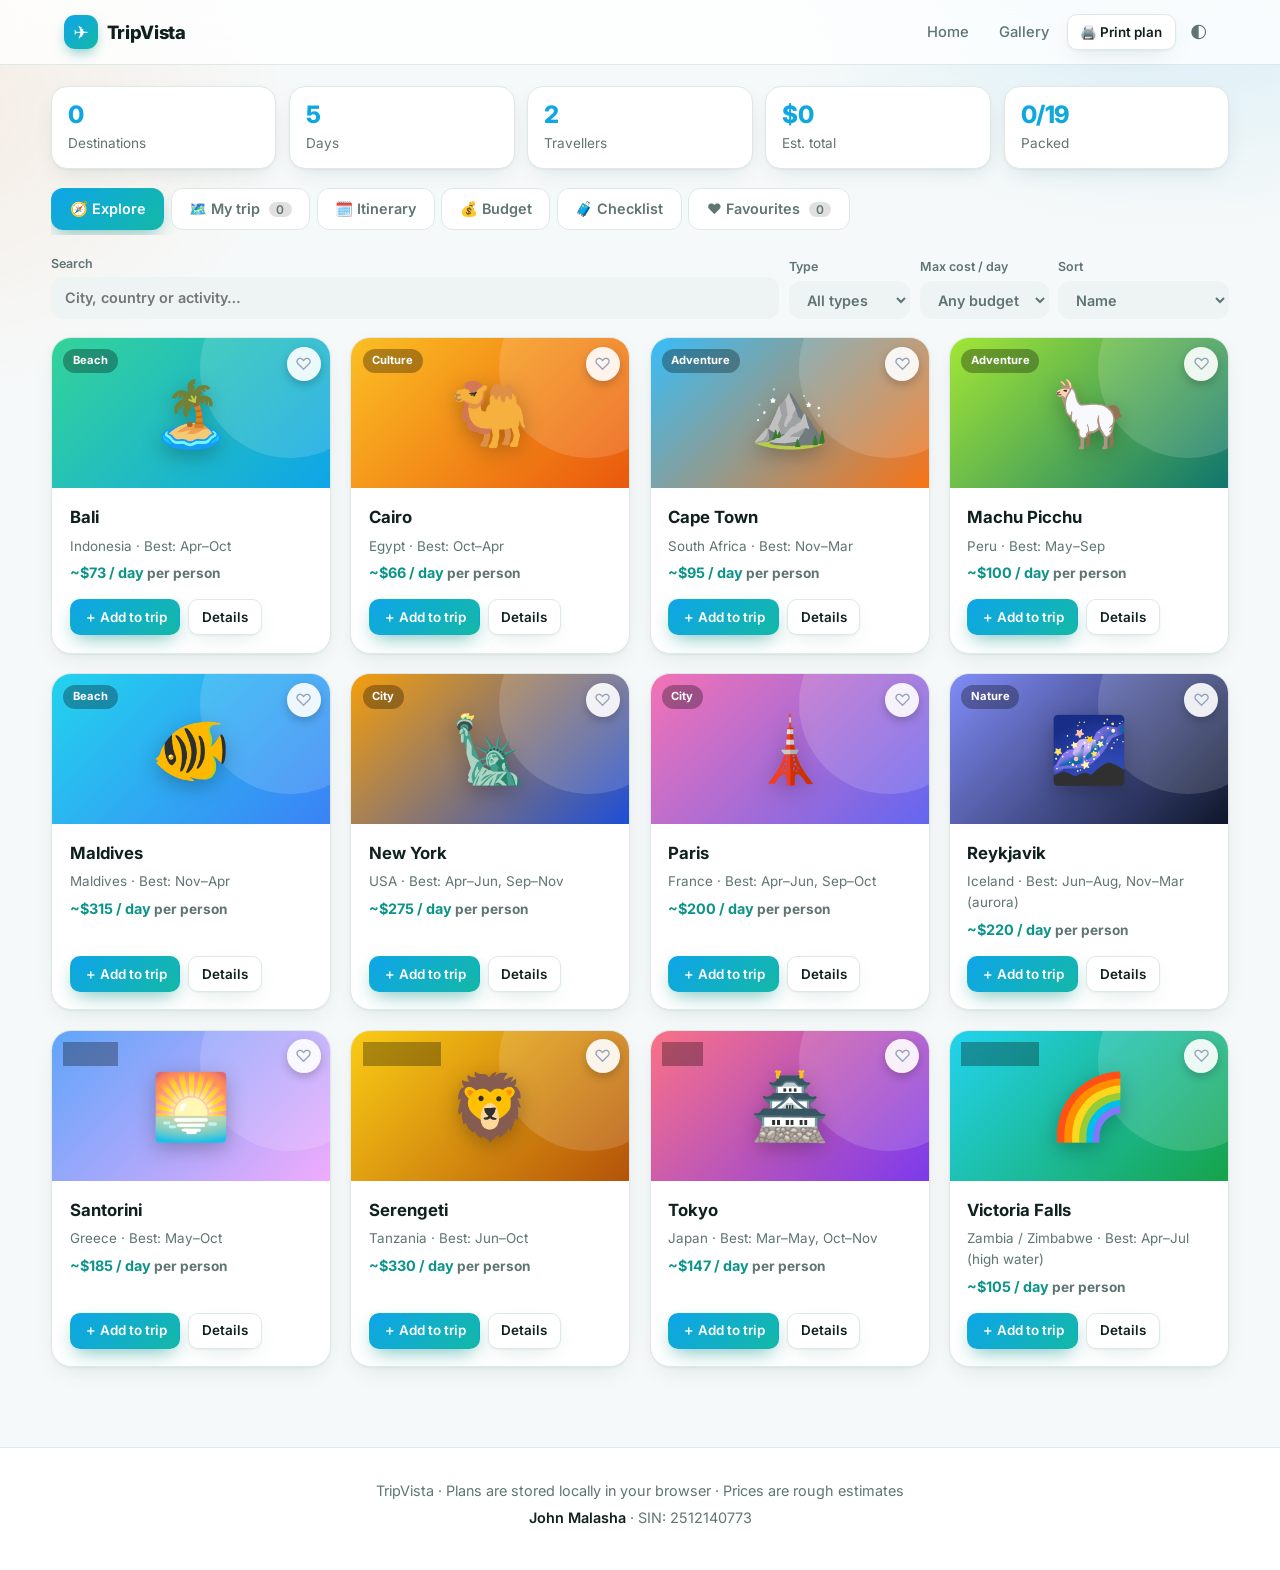
==== planner.html @ 6b452283 "Add files via upload" ====
<!DOCTYPE html>
<html lang="en">
<head>
<meta charset="UTF-8">
<meta name="viewport" content="width=device-width, initial-scale=1">
<title>Trip Planner · TripVista</title>
<link rel="stylesheet" href="css/style.css">
<script>try{document.documentElement.dataset.theme=localStorage.getItem('tv-theme')||(matchMedia('(prefers-color-scheme: dark)').matches?'dark':'light')}catch(e){}</script>
</head>
<body>
<header class="nav">
  <a class="logo" href="index.html"><span aria-hidden="true">✈</span> TripVista</a>
  <button class="icon-btn burger" id="burger" aria-label="Menu" aria-expanded="false" aria-controls="navLinks">☰</button>
  <nav class="nav-links" id="navLinks" aria-label="Main">
    <a href="index.html">Home</a>
    <a href="index.html#gallery">Gallery</a>
    <button class="btn sm" id="printBtn">🖨️ Print plan</button>
    <button class="icon-btn" id="themeBtn" aria-label="Toggle light or dark theme">🌓</button>
  </nav>
</header>

<main class="pwrap">
  <div class="summary" id="summary" aria-live="polite"></div>
  <div class="tabs no-print" id="tabs" role="tablist">
    <button class="tab active" role="tab" data-tab="explore">🧭 Explore</button>
    <button class="tab" role="tab" data-tab="trip">🗺️ My trip <span class="count" id="cTrip">0</span></button>
    <button class="tab" role="tab" data-tab="itinerary">🗓️ Itinerary</button>
    <button class="tab" role="tab" data-tab="budget">💰 Budget</button>
    <button class="tab" role="tab" data-tab="checklist">🧳 Checklist</button>
    <button class="tab" role="tab" data-tab="favs">❤️ Favourites <span class="count" id="cFav">0</span></button>
  </div>

  <!-- Explore -->
  <section class="panel" id="p-explore" role="tabpanel">
    <div class="filters">
      <label class="f grow">Search<input type="search" id="q" placeholder="City, country or activity…"></label>
      <label class="f">Type<select id="fCat"><option value="">All types</option></select></label>
      <label class="f">Max cost / day<select id="fBudget"><option value="0">Any budget</option><option value="100">Up to $100</option><option value="150">Up to $150</option><option value="250">Up to $250</option></select></label>
      <label class="f">Sort<select id="fSort"><option value="name">Name</option><option value="low">Price: low to high</option><option value="high">Price: high to low</option></select></label>
    </div>
    <div class="dgrid" id="exploreGrid"></div>
  </section>

  <!-- Trip setup -->
  <section class="panel" id="p-trip" role="tabpanel" hidden>
    <div class="split">
      <div class="card">
        <h2>🧭 Trip details</h2>
        <label class="f">Trip name<input type="text" id="tName" maxlength="50" placeholder="e.g. Summer holiday"></label>
        <div class="row">
          <label class="f">Start date<input type="date" id="tStart"></label>
          <label class="f">Days<input type="number" id="tDays" min="1" max="30"></label>
        </div>
        <div class="row">
          <label class="f">Travellers<input type="number" id="tTrav" min="1" max="20"></label>
          <label class="f">Flights / person ($)<input type="number" id="tFlight" min="0" step="10"></label>
        </div>
        <label class="f">Total budget limit ($, optional)<input type="number" id="tBudget" min="0" step="100"></label>
        <button class="btn danger sm" id="resetTrip">Reset trip</button>
      </div>
      <div class="card">
        <h2>📍 Destinations in this trip <span class="muted" id="allocNote"></span></h2>
        <div class="list" id="tripList"></div>
        <p class="hint">Set how many days you spend in each place. The budget and itinerary use this split.</p>
      </div>
    </div>
  </section>

  <!-- Itinerary -->
  <section class="panel" id="p-itinerary" role="tabpanel" hidden>
    <div class="card">
      <h2>🗓️ Daily itinerary <span class="muted" id="dayTotal"></span></h2>
      <div class="daytabs" id="dayTabs"></div>
      <div class="muted" id="dayHead"></div>
      <form class="row no-print" id="actForm" style="align-items:end">
        <label class="f" style="flex:3 1 200px">Activity<input type="text" id="aTitle" maxlength="80" placeholder="What are you doing?" required></label>
        <label class="f">Time<input type="time" id="aTime" value="09:00"></label>
        <label class="f">Cost / person ($)<input type="number" id="aCost" min="0" step="1" value="0"></label>
        <button class="btn primary" style="flex:0 0 auto">Add</button>
      </form>
      <div class="no-print"><div class="hint" style="margin-bottom:.4rem">Quick add from your destinations:</div><div class="chips" id="suggest"></div></div>
      <ul class="acts" id="actList"></ul>
    </div>
  </section>

  <!-- Budget -->
  <section class="panel" id="p-budget" role="tabpanel" hidden>
    <div class="split">
      <div class="card">
        <h2>💰 Estimated total</h2>
        <div class="big" id="bTotal">$0</div>
        <div class="muted" id="bPer"></div>
        <div id="bStatus"></div>
        <p class="hint">Estimates use average daily prices per person. Activities come from your itinerary. A 10% buffer covers surprises.</p>
      </div>
      <div class="card"><h2>Breakdown</h2><div class="bars" id="bBars"></div></div>
    </div>
  </section>

  <!-- Checklist -->
  <section class="panel" id="p-checklist" role="tabpanel" hidden>
    <div class="card">
      <h2>🧳 Travel checklist <span class="muted" id="clCount"></span></h2>
      <div class="progress"><div id="clBar"></div></div>
      <form class="row no-print" id="clForm"><input type="text" id="clText" maxlength="60" placeholder="Add your own item…" aria-label="Custom checklist item" style="flex:3 1 200px"><button class="btn primary" style="flex:0 0 auto">Add item</button></form>
      <div id="clList"></div>
    </div>
  </section>

  <!-- Favourites -->
  <section class="panel" id="p-favs" role="tabpanel" hidden>
    <div class="dgrid" id="favGrid"></div>
  </section>
</main>
<footer class="site">
  <p>TripVista · Plans are stored locally in your browser · Prices are rough estimates</p>
  <p><strong>John Malasha</strong> · SIN: 2512140773</p>
</footer>
<script src="js/data.js"></script>
<script src="js/shared.js"></script>
<script src="js/app.js"></script>
</body>
</html>
---- css/style.css ----
@import url('https://fonts.googleapis.com/css2?family=Inter:wght@400;500;600;700;800&family=Playfair+Display:wght@700;800&display=swap');

:root {
  --bg: #f6f9f9; --surface: #ffffff; --surface2: #eef4f4; --text: #10201f; --muted: #5f7573;
  --border: #dde8e7; --accent: #0d9488; --accent2: #f97316; --accent-soft: #dcf5f2;
  --ok: #10b981; --warn: #f59e0b; --bad: #ef4444;
  --grad: linear-gradient(135deg, #0ea5e9 0%, #14b8a6 100%);
  --sunset: linear-gradient(135deg, #f97316 0%, #ec4899 100%);
  --shadow: 0 1px 2px rgba(10, 40, 40, .05), 0 8px 24px -8px rgba(10, 70, 70, .14);
  --shadow-lg: 0 24px 50px -16px rgba(13, 148, 136, .4);
  --glass: rgba(255, 255, 255, .78);
  --radius: 20px;
}
[data-theme="dark"] {
  --bg: #0a1414; --surface: #121f1f; --surface2: #1a2b2b; --text: #e9f5f3; --muted: #92aeab;
  --border: #223837; --accent: #2dd4bf; --accent2: #fb923c; --accent-soft: #123b39;
  --ok: #34d399; --warn: #fbbf24; --bad: #f87171;
  --shadow: 0 1px 2px rgba(0, 0, 0, .4), 0 10px 30px -10px rgba(0, 0, 0, .6);
  --shadow-lg: 0 24px 60px -16px rgba(45, 212, 191, .3);
  --glass: rgba(18, 31, 31, .78);
}
* { box-sizing: border-box; margin: 0; }
html { scroll-behavior: smooth; }
body { font-family: 'Inter', system-ui, -apple-system, 'Segoe UI', sans-serif; background: var(--bg); color: var(--text); line-height: 1.55; min-height: 100vh; -webkit-font-smoothing: antialiased; transition: background .3s, color .3s; }
body::before { content: ''; position: fixed; inset: 0; z-index: -1; pointer-events: none; background: radial-gradient(600px 400px at 92% -5%, rgba(14, 165, 233, .14), transparent 70%), radial-gradient(500px 400px at -5% 12%, rgba(249, 115, 22, .09), transparent 70%); }
a { color: inherit; text-decoration: none; }
button, input, select, textarea { font: inherit; color: inherit; }
::selection { background: var(--accent); color: #fff; }
:focus-visible { outline: 3px solid color-mix(in srgb, var(--accent) 55%, transparent); outline-offset: 2px; }
::-webkit-scrollbar { width: 8px; height: 8px; } ::-webkit-scrollbar-thumb { background: var(--border); border-radius: 8px; }
.serif { font-family: 'Playfair Display', Georgia, serif; }

/* Buttons & inputs */
.btn { display: inline-flex; align-items: center; justify-content: center; gap: .45rem; padding: .6rem 1.2rem; border-radius: 12px; border: 1px solid var(--border); background: var(--surface); cursor: pointer; font-weight: 600; font-size: .92rem; box-shadow: var(--shadow); transition: transform .15s, box-shadow .2s, background .2s; }
.btn:hover { transform: translateY(-1px); background: var(--surface2); }
.btn.primary { background: var(--grad); border-color: transparent; color: #fff; box-shadow: 0 8px 20px -6px rgba(13, 148, 136, .6); }
.btn.primary:hover { filter: brightness(1.07); }
.btn.sunset { background: var(--sunset); border-color: transparent; color: #fff; box-shadow: 0 8px 20px -6px rgba(249, 115, 22, .55); }
.btn.sm { padding: .4rem .8rem; font-size: .84rem; border-radius: 10px; }
.btn.block { width: 100%; }
.btn.danger:hover { background: var(--bad); color: #fff; border-color: var(--bad); }
.icon-btn { background: none; border: none; cursor: pointer; padding: .4rem .55rem; border-radius: 10px; color: var(--muted); font-size: 1.05rem; transition: background .15s, color .15s; }
.icon-btn:hover { background: var(--surface2); color: var(--text); }
input[type=text], input[type=number], input[type=date], input[type=time], input[type=search], select, textarea { background: var(--surface2); border: 1px solid transparent; border-radius: 12px; padding: .55rem .8rem; min-width: 0; font-size: .9rem; width: 100%; transition: border-color .15s, box-shadow .15s, background .15s; }
input:hover, select:hover, textarea:hover { border-color: var(--border); }
input:focus, select:focus, textarea:focus { outline: none; border-color: var(--accent); background: var(--surface); box-shadow: 0 0 0 4px color-mix(in srgb, var(--accent) 18%, transparent); }
label.f { display: flex; flex-direction: column; gap: .25rem; font-size: .78rem; font-weight: 600; color: var(--muted); }
.muted { color: var(--muted); font-size: .85rem; }
.hint { font-size: .78rem; color: var(--muted); }
.row { display: flex; gap: .6rem; flex-wrap: wrap; } .row > * { flex: 1 1 120px; }

/* Nav */
.nav { display: flex; align-items: center; gap: 1rem; padding: .8rem 5%; position: sticky; top: 0; z-index: 30; background: var(--glass); backdrop-filter: blur(14px); border-bottom: 1px solid var(--border); }
.logo { font-weight: 800; font-size: 1.15rem; display: flex; gap: .55rem; align-items: center; letter-spacing: -.02em; }
.logo span { background: var(--grad); color: #fff; width: 34px; height: 34px; border-radius: 11px; display: grid; place-items: center; box-shadow: 0 6px 14px -4px rgba(13, 148, 136, .6); }
.nav-links { display: flex; gap: .3rem; margin-left: auto; align-items: center; }
.nav-links a:not(.btn) { padding: .45rem .8rem; border-radius: 10px; font-weight: 500; font-size: .92rem; color: var(--muted); transition: all .15s; }
.nav-links a:not(.btn):hover { background: var(--surface2); color: var(--text); }
.burger { display: none; margin-left: auto; }
@media (max-width: 800px) {
  .burger { display: block; }
  .nav-links { position: absolute; top: 100%; left: 0; right: 0; flex-direction: column; align-items: stretch; background: var(--surface); padding: .8rem 5% 1rem; border-bottom: 1px solid var(--border); margin: 0; display: none; box-shadow: var(--shadow); }
  .nav-links.open { display: flex; }
  .nav-links .icon-btn { align-self: flex-start; }
}

/* Landing */
.hero { position: relative; text-align: center; padding: 6rem 5% 5rem; color: #fff; overflow: hidden; background: linear-gradient(160deg, #0c4a6e 0%, #0d9488 55%, #f97316 130%); }
.hero::before, .hero::after { content: ''; position: absolute; border-radius: 50%; background: rgba(255, 255, 255, .08); }
.hero::before { width: 420px; height: 420px; right: -120px; top: -140px; } .hero::after { width: 300px; height: 300px; left: -100px; bottom: -120px; }
.hero > * { position: relative; z-index: 1; }
.badge { display: inline-flex; gap: .4rem; padding: .35rem .95rem; border-radius: 99px; background: rgba(255, 255, 255, .16); border: 1px solid rgba(255, 255, 255, .3); font-size: .82rem; font-weight: 600; margin-bottom: 1.4rem; backdrop-filter: blur(6px); }
.hero h1 { font-family: 'Playfair Display', Georgia, serif; font-size: clamp(2.5rem, 7vw, 4.8rem); line-height: 1.05; font-weight: 800; max-width: 900px; margin: 0 auto 1.2rem; }
.hero h1 em { font-style: italic; color: #fed7aa; }
.hero p { max-width: 640px; margin: 0 auto 2rem; font-size: 1.15rem; opacity: .92; }
.hero .btn { margin: .3rem; padding: .85rem 1.7rem; font-size: 1rem; border-radius: 14px; }
.hero .btn.ghost { background: rgba(255, 255, 255, .15); color: #fff; border-color: rgba(255, 255, 255, .4); box-shadow: none; }
.hero-stats { display: flex; justify-content: center; flex-wrap: wrap; gap: 2.5rem; margin-top: 3rem; }
.hero-stats b { display: block; font-size: 1.9rem; font-weight: 800; } .hero-stats span { font-size: .85rem; opacity: .85; }
.section { max-width: 1250px; margin: auto; padding: 4rem 5% 1rem; }
.section-head { text-align: center; margin-bottom: 2rem; }
.section-head h2 { font-family: 'Playfair Display', Georgia, serif; font-size: clamp(1.8rem, 4vw, 2.6rem); letter-spacing: -.01em; }
.section-head p { color: var(--muted); margin-top: .4rem; }
.steps { display: grid; grid-template-columns: repeat(auto-fit, minmax(240px, 1fr)); gap: 1.2rem; }
.step, .feature { background: var(--surface); border: 1px solid var(--border); border-radius: var(--radius); padding: 1.6rem; box-shadow: var(--shadow); transition: transform .25s, box-shadow .25s; }
.step:hover, .feature:hover { transform: translateY(-5px); box-shadow: var(--shadow-lg); }
.step .n { width: 40px; height: 40px; border-radius: 12px; background: var(--grad); color: #fff; font-weight: 800; display: grid; place-items: center; margin-bottom: .9rem; }
.feature .ico { width: 48px; height: 48px; border-radius: 14px; background: var(--accent-soft); display: grid; place-items: center; font-size: 1.5rem; margin-bottom: 1rem; }
.step h3, .feature h3 { margin-bottom: .3rem; font-size: 1.05rem; } .step p, .feature p { color: var(--muted); font-size: .93rem; }
.features { display: grid; grid-template-columns: repeat(auto-fit, minmax(240px, 1fr)); gap: 1.2rem; }
.cta { max-width: 1050px; width: calc(100% - 10%); margin: 3rem auto; background: var(--sunset); color: #fff; border-radius: 28px; padding: 3.5rem 2rem; text-align: center; box-shadow: 0 24px 50px -16px rgba(249, 115, 22, .5); }
.cta h2 { font-family: 'Playfair Display', serif; font-size: clamp(1.7rem, 4vw, 2.4rem); margin-bottom: .6rem; } .cta p { opacity: .92; margin-bottom: 1.6rem; }
.cta .btn { background: #fff; color: #c2410c; border: none; padding: .85rem 1.8rem; }
footer.site { text-align: center; color: var(--muted); padding: 2rem 5% 2.5rem; font-size: .9rem; border-top: 1px solid var(--border); background: var(--surface); margin-top: 2rem; }
footer.site p + p { margin-top: .3rem; } footer.site strong { color: var(--text); font-weight: 600; }

/* Reveal animation */
.reveal { opacity: 0; transform: translateY(22px); transition: opacity .6s, transform .6s; }
.reveal.in { opacity: 1; transform: none; }

/* Destination cards / gallery */
.dgrid { display: grid; grid-template-columns: repeat(auto-fill, minmax(255px, 1fr)); gap: 1.2rem; }
.dcard { background: var(--surface); border: 1px solid var(--border); border-radius: var(--radius); overflow: hidden; box-shadow: var(--shadow); cursor: pointer; transition: transform .25s, box-shadow .25s; display: flex; flex-direction: column; text-align: left; padding: 0; }
.dcard:hover { transform: translateY(-6px); box-shadow: var(--shadow-lg); }
.dimg { height: 150px; position: relative; display: grid; place-items: center; font-size: 4rem; background: linear-gradient(135deg, var(--c1), var(--c2)); overflow: hidden; }
.dimg::after { content: ''; position: absolute; width: 180px; height: 180px; border-radius: 50%; background: rgba(255, 255, 255, .14); right: -50px; top: -60px; }
.dimg .emo { position: relative; z-index: 1; filter: drop-shadow(0 6px 10px rgba(0, 0, 0, .25)); transition: transform .3s; }
.dcard:hover .emo { transform: scale(1.15) rotate(-4deg); }
.dimg .cat { position: absolute; left: .7rem; top: .7rem; z-index: 2; font-size: .7rem; font-weight: 700; padding: .2rem .6rem; border-radius: 99px; background: rgba(0, 0, 0, .3); color: #fff; backdrop-filter: blur(4px); }
.fav { position: absolute; right: .6rem; top: .55rem; z-index: 2; width: 34px; height: 34px; border-radius: 50%; border: none; background: rgba(255, 255, 255, .9); cursor: pointer; font-size: 1.05rem; display: grid; place-items: center; box-shadow: 0 4px 10px rgba(0, 0, 0, .2); transition: transform .15s; color: #94a3b8; }
.fav:hover { transform: scale(1.15); } .fav.on { color: #ef4444; }
.dbody { padding: 1rem 1.1rem 1.1rem; display: flex; flex-direction: column; gap: .35rem; flex: 1; }
.dbody h3 { font-size: 1.05rem; display: flex; justify-content: space-between; gap: .5rem; }
.dbody .sub { color: var(--muted); font-size: .84rem; }
.dbody .price { font-weight: 700; color: var(--accent); font-size: .9rem; }
.dbody .actions { margin-top: auto; padding-top: .6rem; display: flex; gap: .5rem; }
.gallery { display: grid; grid-template-columns: repeat(auto-fill, minmax(200px, 1fr)); gap: .9rem; }
.gtile { border: none; padding: 0; border-radius: 18px; overflow: hidden; height: 170px; position: relative; cursor: pointer; display: grid; place-items: center; font-size: 3.4rem; background: linear-gradient(135deg, var(--c1), var(--c2)); transition: transform .25s, box-shadow .25s; }
.gtile:nth-child(3n+1) { height: 210px; }
.gtile:hover { transform: scale(1.03); box-shadow: var(--shadow-lg); z-index: 1; }
.gtile span.name { position: absolute; left: 0; right: 0; bottom: 0; padding: .7rem .9rem; font-size: .9rem; font-weight: 700; color: #fff; text-align: left; background: linear-gradient(transparent, rgba(0, 0, 0, .55)); }

/* Dialog */
dialog { border: none; border-radius: 24px; padding: 0; width: min(560px, 94vw); max-height: 90vh; background: var(--surface); color: var(--text); box-shadow: 0 30px 80px rgba(0, 0, 0, .4); overflow: hidden; }
dialog::backdrop { background: rgba(5, 20, 20, .6); backdrop-filter: blur(3px); }
dialog[open] { animation: pop .25s; }
@keyframes pop { from { opacity: 0; transform: scale(.95) translateY(10px); } }
.dlg-img { height: 170px; display: grid; place-items: center; font-size: 5rem; position: relative; background: linear-gradient(135deg, var(--c1), var(--c2)); }
.dlg-close { position: absolute; right: .8rem; top: .8rem; background: rgba(0, 0, 0, .35); color: #fff; }
.dlg-body { padding: 1.3rem 1.5rem 1.5rem; overflow: auto; max-height: calc(90vh - 170px); display: flex; flex-direction: column; gap: .8rem; }
.dlg-body h2 { font-family: 'Playfair Display', serif; font-size: 1.6rem; }
.chips { display: flex; flex-wrap: wrap; gap: .4rem; }
.chip { display: inline-flex; align-items: center; gap: .3rem; padding: .25rem .7rem; border-radius: 99px; background: var(--accent-soft); color: var(--accent); font-size: .78rem; font-weight: 600; border: 1px solid transparent; }
button.chip { cursor: pointer; } button.chip:hover { border-color: var(--accent); }
button.chip.active { background: var(--grad); color: #fff; }
.dlg-list { list-style: none; padding: 0; display: flex; flex-direction: column; gap: .3rem; }
.dlg-list li { display: flex; justify-content: space-between; background: var(--surface2); padding: .5rem .8rem; border-radius: 10px; font-size: .9rem; }

/* Planner */
.topbar { top: 0; }
.pwrap { max-width: 1300px; margin: auto; padding: 1.3rem 4% 3rem; }
.summary { display: grid; grid-template-columns: repeat(auto-fit, minmax(140px, 1fr)); gap: .8rem; margin-bottom: 1.2rem; }
.sum { background: var(--surface); border: 1px solid var(--border); border-radius: 16px; padding: .85rem 1rem; box-shadow: var(--shadow); }
.sum b { display: block; font-size: 1.5rem; font-weight: 800; letter-spacing: -.02em; line-height: 1.2; background: var(--grad); -webkit-background-clip: text; background-clip: text; color: transparent; }
.sum.over b { background: none; color: var(--bad); }
.tabs { display: flex; gap: .4rem; overflow-x: auto; padding-bottom: .3rem; margin-bottom: 1.2rem; }
.tab { flex: none; border: 1px solid var(--border); background: var(--surface); padding: .55rem 1.1rem; border-radius: 12px; font-weight: 600; font-size: .9rem; cursor: pointer; color: var(--muted); transition: all .15s; }
.tab:hover { color: var(--text); border-color: var(--accent); }
.tab.active { background: var(--grad); color: #fff; border-color: transparent; box-shadow: 0 8px 18px -6px rgba(13, 148, 136, .55); }
.tab .count { background: rgba(0, 0, 0, .12); border-radius: 99px; padding: 0 .45rem; margin-left: .3rem; font-size: .75rem; }
.panel[hidden] { display: none; }
.panel { animation: rise .35s both; }
@keyframes rise { from { opacity: 0; transform: translateY(10px); } }
.card { background: var(--surface); border: 1px solid var(--border); border-radius: var(--radius); box-shadow: var(--shadow); padding: 1.3rem; display: flex; flex-direction: column; gap: .9rem; }
.card h2 { font-size: 1rem; display: flex; justify-content: space-between; align-items: center; gap: .5rem; }
.split { display: grid; grid-template-columns: 320px 1fr; gap: 1.2rem; align-items: start; }
@media (max-width: 900px) { .split { grid-template-columns: 1fr; } }
.filters { display: flex; flex-wrap: wrap; gap: .6rem; margin-bottom: 1.1rem; align-items: end; }
.filters .grow { flex: 1 1 220px; }
.empty { text-align: center; color: var(--muted); padding: 2rem 1rem; font-size: .92rem; }
.dcard.added { border-color: var(--accent); box-shadow: 0 0 0 2px var(--accent-soft), var(--shadow); }
.badge-in { font-size: .7rem; background: var(--accent-soft); color: var(--accent); padding: .1rem .5rem; border-radius: 99px; font-weight: 700; }

.daytabs { display: flex; gap: .4rem; overflow-x: auto; padding-bottom: .3rem; }
.daytab { flex: none; min-width: 72px; padding: .5rem .8rem; border-radius: 12px; border: 1px solid var(--border); background: var(--surface2); cursor: pointer; text-align: center; font-size: .82rem; font-weight: 600; }
.daytab small { display: block; font-weight: 500; color: var(--muted); font-size: .7rem; }
.daytab.active { background: var(--accent-soft); border-color: var(--accent); color: var(--accent); }
.daytab.active small { color: var(--accent); }
.acts { list-style: none; padding: 0; display: flex; flex-direction: column; gap: .5rem; }
.act { display: flex; align-items: center; gap: .8rem; padding: .7rem .9rem; background: var(--surface2); border-radius: 14px; border-left: 4px solid var(--accent); }
.act .time { font-weight: 700; font-size: .85rem; min-width: 52px; color: var(--accent); }
.act .body { flex: 1; min-width: 0; overflow-wrap: anywhere; font-weight: 500; }
.act .cost { font-weight: 700; font-size: .88rem; }
.dest-row { display: flex; align-items: center; gap: .7rem; padding: .6rem .7rem; background: var(--surface2); border-radius: 14px; }
.dest-row .mini { width: 42px; height: 42px; flex: none; border-radius: 12px; display: grid; place-items: center; font-size: 1.4rem; background: linear-gradient(135deg, var(--c1), var(--c2)); }
.dest-row .body { flex: 1; min-width: 0; font-weight: 600; font-size: .92rem; }
.dest-row input { width: 64px; text-align: center; padding: .35rem; }
.list { display: flex; flex-direction: column; gap: .5rem; }

.bars { display: flex; flex-direction: column; gap: .8rem; }
.bar .top { display: flex; justify-content: space-between; font-size: .86rem; font-weight: 600; margin-bottom: .25rem; }
.bar .track { height: 12px; background: var(--surface2); border-radius: 99px; overflow: hidden; }
.bar .fill { height: 100%; border-radius: 99px; background: var(--c, var(--accent)); transition: width .5s cubic-bezier(.4, 0, .2, 1); }
.big { font-size: 2.4rem; font-weight: 800; letter-spacing: -.03em; background: var(--grad); -webkit-background-clip: text; background-clip: text; color: transparent; line-height: 1.1; }
.status { padding: .6rem .9rem; border-radius: 12px; font-size: .88rem; font-weight: 600; }
.status.ok { background: color-mix(in srgb, var(--ok) 15%, transparent); color: var(--ok); } .status.bad { background: color-mix(in srgb, var(--bad) 15%, transparent); color: var(--bad); } .status.warn { background: color-mix(in srgb, var(--warn) 18%, transparent); color: var(--warn); }
.progress { height: 10px; background: var(--surface2); border-radius: 99px; overflow: hidden; } .progress > div { height: 100%; background: var(--grad); transition: width .4s; }
.cl-group h3 { font-size: .8rem; text-transform: uppercase; letter-spacing: .06em; color: var(--muted); margin: .4rem 0 .4rem; }
.cl-item { display: flex; align-items: center; gap: .7rem; padding: .55rem .8rem; background: var(--surface2); border-radius: 12px; margin-bottom: .35rem; font-size: .92rem; }
.cl-item input[type=checkbox] { appearance: none; width: 20px; height: 20px; border: 2px solid var(--muted); border-radius: 7px; flex: none; cursor: pointer; display: grid; place-items: center; background: var(--surface); }
.cl-item input:checked { background: var(--grad); border-color: transparent; } .cl-item input:checked::after { content: '✓'; color: #fff; font-size: .75rem; font-weight: 800; }
.cl-item.done span { text-decoration: line-through; color: var(--muted); } .cl-item span { flex: 1; }
.cl-item .why { font-size: .7rem; color: var(--accent); background: var(--accent-soft); padding: .05rem .5rem; border-radius: 99px; font-weight: 600; }

.toast { position: fixed; bottom: 1.4rem; left: 50%; transform: translateX(-50%); background: var(--text); color: var(--bg); padding: .75rem 1.4rem; border-radius: 14px; z-index: 60; font-weight: 600; box-shadow: var(--shadow-lg); animation: rise .3s; }
@media (prefers-reduced-motion: reduce) { * { transition: none !important; animation: none !important; scroll-behavior: auto !important; } .reveal { opacity: 1; transform: none; } }

@media print {
  body { background: #fff !important; color: #000; } body::before, .nav, .tabs, .summary, .no-print, footer.site { display: none !important; }
  .panel[hidden] { display: none !important; } .card { box-shadow: none; border: 1px solid #999; break-inside: avoid; }
  .print-only { display: block !important; }
}
.print-only { display: none; }
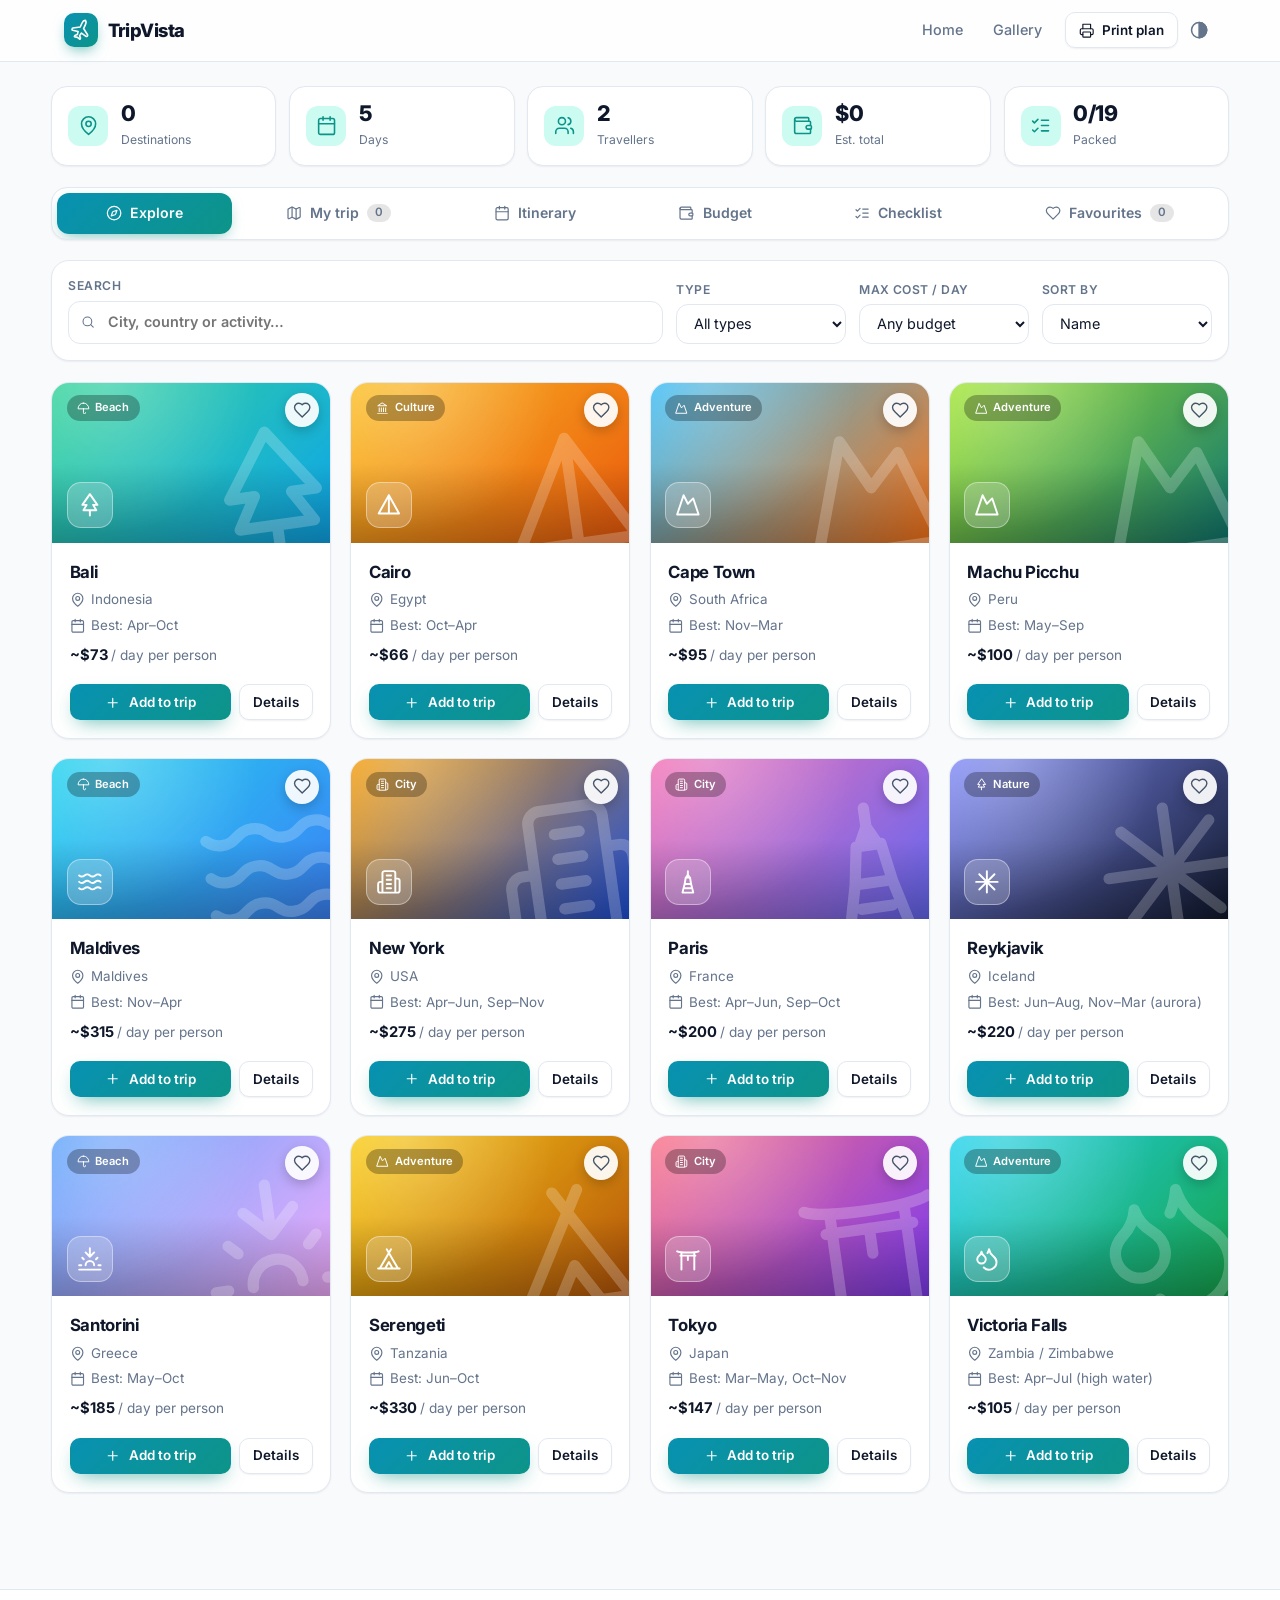
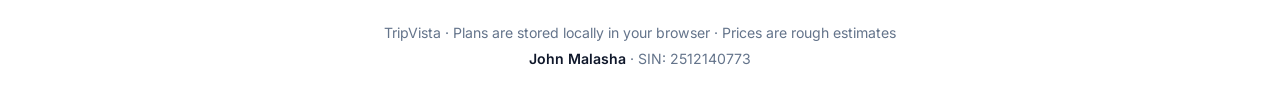
==== commit e61dd220: "Add files via upload" ====
--- a/planner.html
+++ b/planner.html
@@ -9,34 +9,34 @@
 </head>
 <body>
 <header class="nav">
-  <a class="logo" href="index.html"><span aria-hidden="true">✈</span> TripVista</a>
-  <button class="icon-btn burger" id="burger" aria-label="Menu" aria-expanded="false" aria-controls="navLinks">☰</button>
+  <a class="logo" href="index.html"><span><svg class="i"><use href="#i-plane"/></svg></span> TripVista</a>
+  <button class="icon-btn burger" id="burger" aria-label="Menu" aria-expanded="false" aria-controls="navLinks"><svg class="i"><use href="#i-menu"/></svg></button>
   <nav class="nav-links" id="navLinks" aria-label="Main">
     <a href="index.html">Home</a>
     <a href="index.html#gallery">Gallery</a>
-    <button class="btn sm" id="printBtn">🖨️ Print plan</button>
-    <button class="icon-btn" id="themeBtn" aria-label="Toggle light or dark theme">🌓</button>
+    <button class="btn sm" id="printBtn"><svg class="i"><use href="#i-printer"/></svg> Print plan</button>
+    <button class="icon-btn" id="themeBtn" aria-label="Toggle light or dark theme"><svg class="i"><use href="#i-contrast"/></svg></button>
   </nav>
 </header>
 
 <main class="pwrap">
   <div class="summary" id="summary" aria-live="polite"></div>
   <div class="tabs no-print" id="tabs" role="tablist">
-    <button class="tab active" role="tab" data-tab="explore">🧭 Explore</button>
-    <button class="tab" role="tab" data-tab="trip">🗺️ My trip <span class="count" id="cTrip">0</span></button>
-    <button class="tab" role="tab" data-tab="itinerary">🗓️ Itinerary</button>
-    <button class="tab" role="tab" data-tab="budget">💰 Budget</button>
-    <button class="tab" role="tab" data-tab="checklist">🧳 Checklist</button>
-    <button class="tab" role="tab" data-tab="favs">❤️ Favourites <span class="count" id="cFav">0</span></button>
+    <button class="tab active" role="tab" data-tab="explore"><svg class="i"><use href="#i-compass"/></svg> Explore</button>
+    <button class="tab" role="tab" data-tab="trip"><svg class="i"><use href="#i-map"/></svg> My trip <span class="count" id="cTrip">0</span></button>
+    <button class="tab" role="tab" data-tab="itinerary"><svg class="i"><use href="#i-calendar"/></svg> Itinerary</button>
+    <button class="tab" role="tab" data-tab="budget"><svg class="i"><use href="#i-wallet"/></svg> Budget</button>
+    <button class="tab" role="tab" data-tab="checklist"><svg class="i"><use href="#i-list-checks"/></svg> Checklist</button>
+    <button class="tab" role="tab" data-tab="favs"><svg class="i"><use href="#i-heart"/></svg> Favourites <span class="count" id="cFav">0</span></button>
   </div>
 
   <!-- Explore -->
   <section class="panel" id="p-explore" role="tabpanel">
     <div class="filters">
-      <label class="f grow">Search<input type="search" id="q" placeholder="City, country or activity…"></label>
+      <label class="f grow">Search<div class="field-icon"><svg class="i"><use href="#i-search"/></svg><input type="search" id="q" placeholder="City, country or activity…"></div></label>
       <label class="f">Type<select id="fCat"><option value="">All types</option></select></label>
       <label class="f">Max cost / day<select id="fBudget"><option value="0">Any budget</option><option value="100">Up to $100</option><option value="150">Up to $150</option><option value="250">Up to $250</option></select></label>
-      <label class="f">Sort<select id="fSort"><option value="name">Name</option><option value="low">Price: low to high</option><option value="high">Price: high to low</option></select></label>
+      <label class="f">Sort by<select id="fSort"><option value="name">Name</option><option value="low">Price: low to high</option><option value="high">Price: high to low</option></select></label>
     </div>
     <div class="dgrid" id="exploreGrid"></div>
   </section>
@@ -45,7 +45,7 @@
   <section class="panel" id="p-trip" role="tabpanel" hidden>
     <div class="split">
       <div class="card">
-        <h2>🧭 Trip details</h2>
+        <h2><span class="t"><svg class="i"><use href="#i-compass"/></svg> Trip details</span></h2>
         <label class="f">Trip name<input type="text" id="tName" maxlength="50" placeholder="e.g. Summer holiday"></label>
         <div class="row">
           <label class="f">Start date<input type="date" id="tStart"></label>
@@ -56,10 +56,10 @@
           <label class="f">Flights / person ($)<input type="number" id="tFlight" min="0" step="10"></label>
         </div>
         <label class="f">Total budget limit ($, optional)<input type="number" id="tBudget" min="0" step="100"></label>
-        <button class="btn danger sm" id="resetTrip">Reset trip</button>
+        <button class="btn danger sm" id="resetTrip"><svg class="i"><use href="#i-trash"/></svg> Reset trip</button>
       </div>
       <div class="card">
-        <h2>📍 Destinations in this trip <span class="muted" id="allocNote"></span></h2>
+        <h2><span class="t"><svg class="i"><use href="#i-pin"/></svg> Destinations in this trip</span> <span class="muted" id="allocNote"></span></h2>
         <div class="list" id="tripList"></div>
         <p class="hint">Set how many days you spend in each place. The budget and itinerary use this split.</p>
       </div>
@@ -69,16 +69,16 @@
   <!-- Itinerary -->
   <section class="panel" id="p-itinerary" role="tabpanel" hidden>
     <div class="card">
-      <h2>🗓️ Daily itinerary <span class="muted" id="dayTotal"></span></h2>
+      <h2><span class="t"><svg class="i"><use href="#i-calendar"/></svg> Daily itinerary</span> <span class="muted" id="dayTotal"></span></h2>
       <div class="daytabs" id="dayTabs"></div>
-      <div class="muted" id="dayHead"></div>
+      <div class="dayhead" id="dayHead"></div>
       <form class="row no-print" id="actForm" style="align-items:end">
         <label class="f" style="flex:3 1 200px">Activity<input type="text" id="aTitle" maxlength="80" placeholder="What are you doing?" required></label>
         <label class="f">Time<input type="time" id="aTime" value="09:00"></label>
         <label class="f">Cost / person ($)<input type="number" id="aCost" min="0" step="1" value="0"></label>
-        <button class="btn primary" style="flex:0 0 auto">Add</button>
+        <button class="btn primary" style="flex:0 0 auto"><svg class="i"><use href="#i-plus"/></svg> Add</button>
       </form>
-      <div class="no-print"><div class="hint" style="margin-bottom:.4rem">Quick add from your destinations:</div><div class="chips" id="suggest"></div></div>
+      <div class="no-print"><div class="hint" style="margin-bottom:.5rem">Quick add from your destinations:</div><div class="chips" id="suggest"></div></div>
       <ul class="acts" id="actList"></ul>
     </div>
   </section>
@@ -87,22 +87,22 @@
   <section class="panel" id="p-budget" role="tabpanel" hidden>
     <div class="split">
       <div class="card">
-        <h2>💰 Estimated total</h2>
+        <h2><span class="t"><svg class="i"><use href="#i-wallet"/></svg> Estimated total</span></h2>
         <div class="big" id="bTotal">$0</div>
         <div class="muted" id="bPer"></div>
-        <div id="bStatus"></div>
+        <div id="bStatus" style="display:flex;flex-direction:column;gap:.5rem"></div>
         <p class="hint">Estimates use average daily prices per person. Activities come from your itinerary. A 10% buffer covers surprises.</p>
       </div>
-      <div class="card"><h2>Breakdown</h2><div class="bars" id="bBars"></div></div>
+      <div class="card"><h2><span class="t"><svg class="i"><use href="#i-sliders"/></svg> Breakdown</span></h2><div class="bars" id="bBars"></div></div>
     </div>
   </section>
 
   <!-- Checklist -->
   <section class="panel" id="p-checklist" role="tabpanel" hidden>
     <div class="card">
-      <h2>🧳 Travel checklist <span class="muted" id="clCount"></span></h2>
+      <h2><span class="t"><svg class="i"><use href="#i-list-checks"/></svg> Travel checklist</span> <span class="muted" id="clCount"></span></h2>
       <div class="progress"><div id="clBar"></div></div>
-      <form class="row no-print" id="clForm"><input type="text" id="clText" maxlength="60" placeholder="Add your own item…" aria-label="Custom checklist item" style="flex:3 1 200px"><button class="btn primary" style="flex:0 0 auto">Add item</button></form>
+      <form class="row no-print" id="clForm"><input type="text" id="clText" maxlength="60" placeholder="Add your own item…" aria-label="Custom checklist item" style="flex:3 1 200px"><button class="btn primary" style="flex:0 0 auto"><svg class="i"><use href="#i-plus"/></svg> Add item</button></form>
       <div id="clList"></div>
     </div>
   </section>
@@ -116,6 +116,7 @@
   <p>TripVista · Plans are stored locally in your browser · Prices are rough estimates</p>
   <p><strong>John Malasha</strong> · SIN: 2512140773</p>
 </footer>
+<script src="js/icons.js"></script>
 <script src="js/data.js"></script>
 <script src="js/shared.js"></script>
 <script src="js/app.js"></script>
--- a/css/style.css
+++ b/css/style.css
@@ -1,203 +1,235 @@
-@import url('https://fonts.googleapis.com/css2?family=Inter:wght@400;500;600;700;800&family=Playfair+Display:wght@700;800&display=swap');
+@import url('https://fonts.googleapis.com/css2?family=Inter:wght@400;500;600;700;800&display=swap');
 
 :root {
-  --bg: #f6f9f9; --surface: #ffffff; --surface2: #eef4f4; --text: #10201f; --muted: #5f7573;
-  --border: #dde8e7; --accent: #0d9488; --accent2: #f97316; --accent-soft: #dcf5f2;
-  --ok: #10b981; --warn: #f59e0b; --bad: #ef4444;
-  --grad: linear-gradient(135deg, #0ea5e9 0%, #14b8a6 100%);
-  --sunset: linear-gradient(135deg, #f97316 0%, #ec4899 100%);
-  --shadow: 0 1px 2px rgba(10, 40, 40, .05), 0 8px 24px -8px rgba(10, 70, 70, .14);
-  --shadow-lg: 0 24px 50px -16px rgba(13, 148, 136, .4);
-  --glass: rgba(255, 255, 255, .78);
-  --radius: 20px;
+  --bg: #f8fafc; --surface: #ffffff; --surface2: #f1f5f9; --text: #0f172a; --muted: #64748b;
+  --border: #e2e8f0; --accent: #0d9488; --accent2: #f97316; --accent-soft: #ccfbf1;
+  --ok: #059669; --warn: #d97706; --bad: #dc2626;
+  --grad: linear-gradient(135deg, #0891b2 0%, #0d9488 100%);
+  --sunset: linear-gradient(135deg, #f97316 0%, #e11d48 100%);
+  --shadow-sm: 0 1px 2px rgba(15, 23, 42, .06);
+  --shadow: 0 1px 3px rgba(15, 23, 42, .06), 0 10px 30px -12px rgba(15, 23, 42, .15);
+  --shadow-lg: 0 24px 48px -16px rgba(13, 148, 136, .35);
+  --glass: rgba(255, 255, 255, .8);
+  --radius: 18px;
 }
 [data-theme="dark"] {
-  --bg: #0a1414; --surface: #121f1f; --surface2: #1a2b2b; --text: #e9f5f3; --muted: #92aeab;
-  --border: #223837; --accent: #2dd4bf; --accent2: #fb923c; --accent-soft: #123b39;
+  --bg: #0b1220; --surface: #111a2c; --surface2: #182338; --text: #e8eef9; --muted: #94a3b8;
+  --border: #1f2c45; --accent: #2dd4bf; --accent2: #fb923c; --accent-soft: #0f3a3a;
   --ok: #34d399; --warn: #fbbf24; --bad: #f87171;
-  --shadow: 0 1px 2px rgba(0, 0, 0, .4), 0 10px 30px -10px rgba(0, 0, 0, .6);
-  --shadow-lg: 0 24px 60px -16px rgba(45, 212, 191, .3);
-  --glass: rgba(18, 31, 31, .78);
+  --shadow: 0 1px 3px rgba(0, 0, 0, .4), 0 12px 32px -12px rgba(0, 0, 0, .6);
+  --shadow-lg: 0 24px 56px -16px rgba(45, 212, 191, .25);
+  --glass: rgba(11, 18, 32, .8);
 }
 * { box-sizing: border-box; margin: 0; }
 html { scroll-behavior: smooth; }
 body { font-family: 'Inter', system-ui, -apple-system, 'Segoe UI', sans-serif; background: var(--bg); color: var(--text); line-height: 1.55; min-height: 100vh; -webkit-font-smoothing: antialiased; transition: background .3s, color .3s; }
-body::before { content: ''; position: fixed; inset: 0; z-index: -1; pointer-events: none; background: radial-gradient(600px 400px at 92% -5%, rgba(14, 165, 233, .14), transparent 70%), radial-gradient(500px 400px at -5% 12%, rgba(249, 115, 22, .09), transparent 70%); }
 a { color: inherit; text-decoration: none; }
 button, input, select, textarea { font: inherit; color: inherit; }
 ::selection { background: var(--accent); color: #fff; }
 :focus-visible { outline: 3px solid color-mix(in srgb, var(--accent) 55%, transparent); outline-offset: 2px; }
 ::-webkit-scrollbar { width: 8px; height: 8px; } ::-webkit-scrollbar-thumb { background: var(--border); border-radius: 8px; }
-.serif { font-family: 'Playfair Display', Georgia, serif; }
+h1, h2, h3 { letter-spacing: -.02em; }
+
+/* Icons */
+.i { width: 1.15em; height: 1.15em; flex: none; vertical-align: -.2em; }
+.i.lg { width: 1.6em; height: 1.6em; } .i.xl { width: 2.2em; height: 2.2em; }
+.fav .i { fill: none; } .fav.on .i { fill: currentColor; }
 
 /* Buttons & inputs */
-.btn { display: inline-flex; align-items: center; justify-content: center; gap: .45rem; padding: .6rem 1.2rem; border-radius: 12px; border: 1px solid var(--border); background: var(--surface); cursor: pointer; font-weight: 600; font-size: .92rem; box-shadow: var(--shadow); transition: transform .15s, box-shadow .2s, background .2s; }
-.btn:hover { transform: translateY(-1px); background: var(--surface2); }
-.btn.primary { background: var(--grad); border-color: transparent; color: #fff; box-shadow: 0 8px 20px -6px rgba(13, 148, 136, .6); }
-.btn.primary:hover { filter: brightness(1.07); }
-.btn.sunset { background: var(--sunset); border-color: transparent; color: #fff; box-shadow: 0 8px 20px -6px rgba(249, 115, 22, .55); }
-.btn.sm { padding: .4rem .8rem; font-size: .84rem; border-radius: 10px; }
-.btn.block { width: 100%; }
+.btn { display: inline-flex; align-items: center; justify-content: center; gap: .5rem; padding: .62rem 1.15rem; border-radius: 12px; border: 1px solid var(--border); background: var(--surface); cursor: pointer; font-weight: 600; font-size: .9rem; box-shadow: var(--shadow-sm); transition: transform .15s, box-shadow .2s, background .2s, border-color .2s; white-space: nowrap; }
+.btn:hover { transform: translateY(-1px); border-color: color-mix(in srgb, var(--accent) 45%, var(--border)); }
+.btn.primary { background: var(--grad); border-color: transparent; color: #fff; box-shadow: 0 8px 20px -8px rgba(13, 148, 136, .7); }
+.btn.primary:hover { filter: brightness(1.08); }
+.btn.sunset { background: var(--sunset); border-color: transparent; color: #fff; box-shadow: 0 10px 24px -8px rgba(225, 29, 72, .55); }
+.btn.sm { padding: .42rem .8rem; font-size: .84rem; border-radius: 10px; }
 .btn.danger:hover { background: var(--bad); color: #fff; border-color: var(--bad); }
-.icon-btn { background: none; border: none; cursor: pointer; padding: .4rem .55rem; border-radius: 10px; color: var(--muted); font-size: 1.05rem; transition: background .15s, color .15s; }
+.icon-btn { background: none; border: none; cursor: pointer; padding: .45rem; border-radius: 10px; color: var(--muted); display: inline-grid; place-items: center; font-size: 1.1rem; transition: background .15s, color .15s; }
 .icon-btn:hover { background: var(--surface2); color: var(--text); }
-input[type=text], input[type=number], input[type=date], input[type=time], input[type=search], select, textarea { background: var(--surface2); border: 1px solid transparent; border-radius: 12px; padding: .55rem .8rem; min-width: 0; font-size: .9rem; width: 100%; transition: border-color .15s, box-shadow .15s, background .15s; }
-input:hover, select:hover, textarea:hover { border-color: var(--border); }
-input:focus, select:focus, textarea:focus { outline: none; border-color: var(--accent); background: var(--surface); box-shadow: 0 0 0 4px color-mix(in srgb, var(--accent) 18%, transparent); }
-label.f { display: flex; flex-direction: column; gap: .25rem; font-size: .78rem; font-weight: 600; color: var(--muted); }
+input[type=text], input[type=number], input[type=date], input[type=time], input[type=search], select { background: var(--surface); border: 1px solid var(--border); border-radius: 12px; padding: .58rem .8rem; min-width: 0; font-size: .9rem; width: 100%; transition: border-color .15s, box-shadow .15s; }
+input:hover, select:hover { border-color: color-mix(in srgb, var(--accent) 40%, var(--border)); }
+input:focus, select:focus { outline: none; border-color: var(--accent); box-shadow: 0 0 0 4px color-mix(in srgb, var(--accent) 16%, transparent); }
+label.f { display: flex; flex-direction: column; gap: .3rem; font-size: .76rem; font-weight: 600; color: var(--muted); text-transform: uppercase; letter-spacing: .04em; }
+label.f > input, label.f > select { text-transform: none; letter-spacing: 0; font-weight: 400; color: var(--text); }
 .muted { color: var(--muted); font-size: .85rem; }
 .hint { font-size: .78rem; color: var(--muted); }
 .row { display: flex; gap: .6rem; flex-wrap: wrap; } .row > * { flex: 1 1 120px; }
+.field-icon { position: relative; } .field-icon .i { position: absolute; left: .8rem; top: 50%; transform: translateY(-50%); color: var(--muted); } .field-icon input { padding-left: 2.4rem; }
 
 /* Nav */
-.nav { display: flex; align-items: center; gap: 1rem; padding: .8rem 5%; position: sticky; top: 0; z-index: 30; background: var(--glass); backdrop-filter: blur(14px); border-bottom: 1px solid var(--border); }
-.logo { font-weight: 800; font-size: 1.15rem; display: flex; gap: .55rem; align-items: center; letter-spacing: -.02em; }
-.logo span { background: var(--grad); color: #fff; width: 34px; height: 34px; border-radius: 11px; display: grid; place-items: center; box-shadow: 0 6px 14px -4px rgba(13, 148, 136, .6); }
-.nav-links { display: flex; gap: .3rem; margin-left: auto; align-items: center; }
-.nav-links a:not(.btn) { padding: .45rem .8rem; border-radius: 10px; font-weight: 500; font-size: .92rem; color: var(--muted); transition: all .15s; }
+.nav { display: flex; align-items: center; gap: 1rem; padding: .75rem 5%; position: sticky; top: 0; z-index: 30; background: var(--glass); backdrop-filter: blur(16px) saturate(1.4); border-bottom: 1px solid var(--border); }
+.logo { font-weight: 800; font-size: 1.15rem; display: flex; gap: .6rem; align-items: center; letter-spacing: -.03em; }
+.logo span { background: var(--grad); color: #fff; width: 34px; height: 34px; border-radius: 10px; display: grid; place-items: center; box-shadow: 0 6px 14px -4px rgba(13, 148, 136, .6); }
+.logo span .i { transform: rotate(-20deg); }
+.nav-links { display: flex; gap: .2rem; margin-left: auto; align-items: center; }
+.nav-links a:not(.btn) { padding: .45rem .85rem; border-radius: 10px; font-weight: 500; font-size: .9rem; color: var(--muted); transition: all .15s; }
 .nav-links a:not(.btn):hover { background: var(--surface2); color: var(--text); }
+.nav-links .btn { margin-left: .4rem; }
 .burger { display: none; margin-left: auto; }
 @media (max-width: 800px) {
-  .burger { display: block; }
+  .burger { display: inline-grid; }
   .nav-links { position: absolute; top: 100%; left: 0; right: 0; flex-direction: column; align-items: stretch; background: var(--surface); padding: .8rem 5% 1rem; border-bottom: 1px solid var(--border); margin: 0; display: none; box-shadow: var(--shadow); }
-  .nav-links.open { display: flex; }
-  .nav-links .icon-btn { align-self: flex-start; }
+  .nav-links.open { display: flex; } .nav-links .icon-btn { align-self: flex-start; } .nav-links .btn { margin: .4rem 0 0; }
 }
 
 /* Landing */
-.hero { position: relative; text-align: center; padding: 6rem 5% 5rem; color: #fff; overflow: hidden; background: linear-gradient(160deg, #0c4a6e 0%, #0d9488 55%, #f97316 130%); }
-.hero::before, .hero::after { content: ''; position: absolute; border-radius: 50%; background: rgba(255, 255, 255, .08); }
-.hero::before { width: 420px; height: 420px; right: -120px; top: -140px; } .hero::after { width: 300px; height: 300px; left: -100px; bottom: -120px; }
+.hero { position: relative; text-align: center; padding: 6.5rem 5% 5.5rem; color: #fff; overflow: hidden; background: radial-gradient(900px 500px at 85% -10%, rgba(249, 115, 22, .35), transparent 60%), radial-gradient(800px 500px at 0% 100%, rgba(14, 165, 233, .35), transparent 60%), linear-gradient(160deg, #0b2a3d 0%, #0f5c63 60%, #0d9488 120%); }
+.hero::before { content: ''; position: absolute; inset: 0; background-image: linear-gradient(rgba(255, 255, 255, .06) 1px, transparent 1px), linear-gradient(90deg, rgba(255, 255, 255, .06) 1px, transparent 1px); background-size: 48px 48px; mask-image: radial-gradient(ellipse at center, #000 30%, transparent 75%); -webkit-mask-image: radial-gradient(ellipse at center, #000 30%, transparent 75%); }
 .hero > * { position: relative; z-index: 1; }
-.badge { display: inline-flex; gap: .4rem; padding: .35rem .95rem; border-radius: 99px; background: rgba(255, 255, 255, .16); border: 1px solid rgba(255, 255, 255, .3); font-size: .82rem; font-weight: 600; margin-bottom: 1.4rem; backdrop-filter: blur(6px); }
-.hero h1 { font-family: 'Playfair Display', Georgia, serif; font-size: clamp(2.5rem, 7vw, 4.8rem); line-height: 1.05; font-weight: 800; max-width: 900px; margin: 0 auto 1.2rem; }
-.hero h1 em { font-style: italic; color: #fed7aa; }
-.hero p { max-width: 640px; margin: 0 auto 2rem; font-size: 1.15rem; opacity: .92; }
-.hero .btn { margin: .3rem; padding: .85rem 1.7rem; font-size: 1rem; border-radius: 14px; }
-.hero .btn.ghost { background: rgba(255, 255, 255, .15); color: #fff; border-color: rgba(255, 255, 255, .4); box-shadow: none; }
-.hero-stats { display: flex; justify-content: center; flex-wrap: wrap; gap: 2.5rem; margin-top: 3rem; }
-.hero-stats b { display: block; font-size: 1.9rem; font-weight: 800; } .hero-stats span { font-size: .85rem; opacity: .85; }
-.section { max-width: 1250px; margin: auto; padding: 4rem 5% 1rem; }
-.section-head { text-align: center; margin-bottom: 2rem; }
-.section-head h2 { font-family: 'Playfair Display', Georgia, serif; font-size: clamp(1.8rem, 4vw, 2.6rem); letter-spacing: -.01em; }
-.section-head p { color: var(--muted); margin-top: .4rem; }
-.steps { display: grid; grid-template-columns: repeat(auto-fit, minmax(240px, 1fr)); gap: 1.2rem; }
-.step, .feature { background: var(--surface); border: 1px solid var(--border); border-radius: var(--radius); padding: 1.6rem; box-shadow: var(--shadow); transition: transform .25s, box-shadow .25s; }
-.step:hover, .feature:hover { transform: translateY(-5px); box-shadow: var(--shadow-lg); }
-.step .n { width: 40px; height: 40px; border-radius: 12px; background: var(--grad); color: #fff; font-weight: 800; display: grid; place-items: center; margin-bottom: .9rem; }
-.feature .ico { width: 48px; height: 48px; border-radius: 14px; background: var(--accent-soft); display: grid; place-items: center; font-size: 1.5rem; margin-bottom: 1rem; }
-.step h3, .feature h3 { margin-bottom: .3rem; font-size: 1.05rem; } .step p, .feature p { color: var(--muted); font-size: .93rem; }
-.features { display: grid; grid-template-columns: repeat(auto-fit, minmax(240px, 1fr)); gap: 1.2rem; }
-.cta { max-width: 1050px; width: calc(100% - 10%); margin: 3rem auto; background: var(--sunset); color: #fff; border-radius: 28px; padding: 3.5rem 2rem; text-align: center; box-shadow: 0 24px 50px -16px rgba(249, 115, 22, .5); }
-.cta h2 { font-family: 'Playfair Display', serif; font-size: clamp(1.7rem, 4vw, 2.4rem); margin-bottom: .6rem; } .cta p { opacity: .92; margin-bottom: 1.6rem; }
-.cta .btn { background: #fff; color: #c2410c; border: none; padding: .85rem 1.8rem; }
-footer.site { text-align: center; color: var(--muted); padding: 2rem 5% 2.5rem; font-size: .9rem; border-top: 1px solid var(--border); background: var(--surface); margin-top: 2rem; }
+.badge { display: inline-flex; gap: .5rem; align-items: center; padding: .4rem 1rem; border-radius: 99px; background: rgba(255, 255, 255, .12); border: 1px solid rgba(255, 255, 255, .25); font-size: .82rem; font-weight: 600; margin-bottom: 1.5rem; backdrop-filter: blur(8px); }
+.hero h1 { font-size: clamp(2.6rem, 7vw, 5rem); line-height: 1.04; font-weight: 800; letter-spacing: -.04em; max-width: 900px; margin: 0 auto 1.2rem; }
+.hero h1 em { font-style: normal; background: linear-gradient(90deg, #fdba74, #fb7185); -webkit-background-clip: text; background-clip: text; color: transparent; }
+.hero > p { max-width: 620px; margin: 0 auto 2rem; font-size: 1.15rem; opacity: .88; }
+.hero .btn { padding: .85rem 1.6rem; font-size: 1rem; border-radius: 14px; }
+.hero .btn.ghost { background: rgba(255, 255, 255, .12); color: #fff; border-color: rgba(255, 255, 255, .35); box-shadow: none; backdrop-filter: blur(8px); }
+.hero-cta { display: flex; gap: .7rem; justify-content: center; flex-wrap: wrap; }
+.searchbar { display: flex; max-width: 640px; margin: 0 auto 1.4rem; background: var(--surface); border-radius: 16px; padding: .4rem; box-shadow: 0 24px 50px -12px rgba(0, 0, 0, .45); gap: .4rem; }
+.searchbar .field-icon { flex: 1; } .searchbar input { border: none; background: transparent; color: #0f172a; padding-top: .75rem; padding-bottom: .75rem; } .searchbar input:focus { box-shadow: none; }
+.searchbar .btn { border-radius: 12px; }
+.hero-stats { display: flex; justify-content: center; flex-wrap: wrap; gap: 1rem; margin-top: 3.2rem; }
+.hstat { display: flex; align-items: center; gap: .8rem; padding: .8rem 1.2rem; border-radius: 16px; background: rgba(255, 255, 255, .1); border: 1px solid rgba(255, 255, 255, .2); backdrop-filter: blur(10px); text-align: left; }
+.hstat .i { font-size: 1.5rem; color: #99f6e4; } .hstat b { display: block; font-size: 1.3rem; line-height: 1.1; } .hstat span { font-size: .78rem; opacity: .8; }
+.section { max-width: 1250px; margin: auto; padding: 5rem 5% 0; }
+.eyebrow { display: inline-block; font-size: .78rem; font-weight: 700; text-transform: uppercase; letter-spacing: .1em; color: var(--accent); margin-bottom: .5rem; }
+.section-head { text-align: center; margin-bottom: 2.4rem; }
+.section-head h2 { font-size: clamp(1.8rem, 4vw, 2.6rem); font-weight: 800; letter-spacing: -.03em; }
+.section-head p { color: var(--muted); margin-top: .5rem; max-width: 560px; margin-inline: auto; }
+.steps { display: grid; grid-template-columns: repeat(auto-fit, minmax(240px, 1fr)); gap: 1.2rem; counter-reset: s; }
+.step, .feature { background: var(--surface); border: 1px solid var(--border); border-radius: var(--radius); padding: 1.6rem; box-shadow: var(--shadow-sm); transition: transform .25s, box-shadow .25s, border-color .25s; position: relative; }
+.step:hover, .feature:hover { transform: translateY(-4px); box-shadow: var(--shadow); border-color: color-mix(in srgb, var(--accent) 35%, var(--border)); }
+.step .n { position: absolute; right: 1.2rem; top: 1rem; font-size: 2.6rem; font-weight: 800; color: var(--surface2); line-height: 1; }
+.ico { width: 48px; height: 48px; border-radius: 14px; background: var(--accent-soft); color: var(--accent); display: grid; place-items: center; font-size: 1.4rem; margin-bottom: 1rem; }
+[data-theme="dark"] .ico { color: #5eead4; }
+.step h3, .feature h3 { margin-bottom: .3rem; font-size: 1.05rem; } .step p, .feature p { color: var(--muted); font-size: .92rem; }
+.features { display: grid; grid-template-columns: repeat(auto-fit, minmax(250px, 1fr)); gap: 1.2rem; }
+.cta { max-width: 1050px; width: calc(100% - 10%); margin: 5rem auto 3rem; background: linear-gradient(135deg, #0b2a3d, #0d9488); color: #fff; border-radius: 28px; padding: 3.6rem 2rem; text-align: center; box-shadow: var(--shadow-lg); position: relative; overflow: hidden; }
+.cta::after { content: ''; position: absolute; width: 320px; height: 320px; border-radius: 50%; right: -80px; top: -120px; background: radial-gradient(circle, rgba(249, 115, 22, .5), transparent 70%); }
+.cta > * { position: relative; z-index: 1; }
+.cta h2 { font-size: clamp(1.7rem, 4vw, 2.4rem); font-weight: 800; letter-spacing: -.03em; margin-bottom: .6rem; } .cta p { opacity: .85; margin-bottom: 1.6rem; }
+.cta .btn { background: #fff; color: #0f766e; border: none; padding: .85rem 1.8rem; }
+footer.site { text-align: center; color: var(--muted); padding: 2rem 5% 2.5rem; font-size: .88rem; border-top: 1px solid var(--border); background: var(--surface); margin-top: 3rem; }
 footer.site p + p { margin-top: .3rem; } footer.site strong { color: var(--text); font-weight: 600; }
 
-/* Reveal animation */
 .reveal { opacity: 0; transform: translateY(22px); transition: opacity .6s, transform .6s; }
 .reveal.in { opacity: 1; transform: none; }
 
 /* Destination cards / gallery */
-.dgrid { display: grid; grid-template-columns: repeat(auto-fill, minmax(255px, 1fr)); gap: 1.2rem; }
-.dcard { background: var(--surface); border: 1px solid var(--border); border-radius: var(--radius); overflow: hidden; box-shadow: var(--shadow); cursor: pointer; transition: transform .25s, box-shadow .25s; display: flex; flex-direction: column; text-align: left; padding: 0; }
-.dcard:hover { transform: translateY(-6px); box-shadow: var(--shadow-lg); }
-.dimg { height: 150px; position: relative; display: grid; place-items: center; font-size: 4rem; background: linear-gradient(135deg, var(--c1), var(--c2)); overflow: hidden; }
-.dimg::after { content: ''; position: absolute; width: 180px; height: 180px; border-radius: 50%; background: rgba(255, 255, 255, .14); right: -50px; top: -60px; }
-.dimg .emo { position: relative; z-index: 1; filter: drop-shadow(0 6px 10px rgba(0, 0, 0, .25)); transition: transform .3s; }
-.dcard:hover .emo { transform: scale(1.15) rotate(-4deg); }
-.dimg .cat { position: absolute; left: .7rem; top: .7rem; z-index: 2; font-size: .7rem; font-weight: 700; padding: .2rem .6rem; border-radius: 99px; background: rgba(0, 0, 0, .3); color: #fff; backdrop-filter: blur(4px); }
-.fav { position: absolute; right: .6rem; top: .55rem; z-index: 2; width: 34px; height: 34px; border-radius: 50%; border: none; background: rgba(255, 255, 255, .9); cursor: pointer; font-size: 1.05rem; display: grid; place-items: center; box-shadow: 0 4px 10px rgba(0, 0, 0, .2); transition: transform .15s; color: #94a3b8; }
-.fav:hover { transform: scale(1.15); } .fav.on { color: #ef4444; }
-.dbody { padding: 1rem 1.1rem 1.1rem; display: flex; flex-direction: column; gap: .35rem; flex: 1; }
-.dbody h3 { font-size: 1.05rem; display: flex; justify-content: space-between; gap: .5rem; }
-.dbody .sub { color: var(--muted); font-size: .84rem; }
-.dbody .price { font-weight: 700; color: var(--accent); font-size: .9rem; }
-.dbody .actions { margin-top: auto; padding-top: .6rem; display: flex; gap: .5rem; }
-.gallery { display: grid; grid-template-columns: repeat(auto-fill, minmax(200px, 1fr)); gap: .9rem; }
-.gtile { border: none; padding: 0; border-radius: 18px; overflow: hidden; height: 170px; position: relative; cursor: pointer; display: grid; place-items: center; font-size: 3.4rem; background: linear-gradient(135deg, var(--c1), var(--c2)); transition: transform .25s, box-shadow .25s; }
-.gtile:nth-child(3n+1) { height: 210px; }
-.gtile:hover { transform: scale(1.03); box-shadow: var(--shadow-lg); z-index: 1; }
-.gtile span.name { position: absolute; left: 0; right: 0; bottom: 0; padding: .7rem .9rem; font-size: .9rem; font-weight: 700; color: #fff; text-align: left; background: linear-gradient(transparent, rgba(0, 0, 0, .55)); }
+.dgrid { display: grid; grid-template-columns: repeat(auto-fill, minmax(265px, 1fr)); gap: 1.2rem; }
+.dcard { background: var(--surface); border: 1px solid var(--border); border-radius: var(--radius); overflow: hidden; box-shadow: var(--shadow-sm); cursor: pointer; transition: transform .25s, box-shadow .25s, border-color .25s; display: flex; flex-direction: column; text-align: left; padding: 0; }
+.dcard:hover { transform: translateY(-5px); box-shadow: var(--shadow); }
+.dimg { height: 160px; position: relative; background: linear-gradient(135deg, var(--c1), var(--c2)); overflow: hidden; color: #fff; }
+.dimg::before { content: ''; position: absolute; inset: 0; background: radial-gradient(circle at 20% 0%, rgba(255, 255, 255, .28), transparent 55%), linear-gradient(transparent 50%, rgba(0, 0, 0, .28)); }
+.dimg .bg-ic { position: absolute; right: -18px; bottom: -26px; width: 150px; height: 150px; opacity: .22; stroke-width: 1.2; transform: rotate(-8deg); transition: transform .4s; }
+.dcard:hover .bg-ic { transform: rotate(0) scale(1.08); }
+.dimg .glass { position: absolute; left: .9rem; bottom: .9rem; width: 46px; height: 46px; border-radius: 14px; display: grid; place-items: center; background: rgba(255, 255, 255, .22); border: 1px solid rgba(255, 255, 255, .4); backdrop-filter: blur(8px); font-size: 1.4rem; }
+.dimg .cat { position: absolute; left: .9rem; top: .8rem; z-index: 2; font-size: .7rem; font-weight: 600; padding: .25rem .65rem; border-radius: 99px; background: rgba(0, 0, 0, .28); backdrop-filter: blur(6px); display: inline-flex; gap: .35rem; align-items: center; }
+.fav { position: absolute; right: .7rem; top: .65rem; z-index: 2; width: 34px; height: 34px; border-radius: 50%; border: none; background: rgba(255, 255, 255, .92); cursor: pointer; display: grid; place-items: center; box-shadow: 0 4px 12px rgba(0, 0, 0, .2); transition: transform .15s; color: #475569; }
+.fav:hover { transform: scale(1.12); } .fav.on { color: #e11d48; }
+.dbody { padding: 1rem 1.1rem 1.1rem; display: flex; flex-direction: column; gap: .3rem; flex: 1; }
+.dbody h3 { font-size: 1.05rem; display: flex; justify-content: space-between; gap: .5rem; align-items: center; }
+.dbody .sub { color: var(--muted); font-size: .84rem; display: flex; align-items: center; gap: .35rem; }
+.dbody .price { font-weight: 700; font-size: .92rem; margin-top: .2rem; } .dbody .price .muted { font-weight: 400; }
+.dbody .actions { margin-top: auto; padding-top: .8rem; display: flex; gap: .5rem; } .dbody .actions .btn:first-child { flex: 1; }
+.gallery { display: grid; grid-template-columns: repeat(auto-fill, minmax(210px, 1fr)); gap: .9rem; }
+.gtile { border: none; padding: 0; border-radius: 18px; overflow: hidden; height: 180px; position: relative; cursor: pointer; display: grid; place-items: center; color: #fff; font-size: 3rem; background: linear-gradient(135deg, var(--c1), var(--c2)); transition: transform .3s, box-shadow .3s; }
+.gtile::before { content: ''; position: absolute; inset: 0; background: radial-gradient(circle at 25% 0%, rgba(255, 255, 255, .3), transparent 55%); }
+.gtile .i { position: relative; width: 1.1em; height: 1.1em; stroke-width: 1.3; filter: drop-shadow(0 6px 10px rgba(0, 0, 0, .25)); transition: transform .3s; }
+.gtile:nth-child(3n+1) { height: 220px; }
+.gtile:hover { transform: scale(1.03); box-shadow: var(--shadow); z-index: 1; } .gtile:hover .i { transform: scale(1.15); }
+.gtile .name { position: absolute; left: 0; right: 0; bottom: 0; padding: 1.4rem .95rem .8rem; font-size: .9rem; font-weight: 600; text-align: left; background: linear-gradient(transparent, rgba(0, 0, 0, .6)); }
+.gtile .name small { display: block; font-weight: 400; opacity: .8; font-size: .76rem; }
 
 /* Dialog */
 dialog { border: none; border-radius: 24px; padding: 0; width: min(560px, 94vw); max-height: 90vh; background: var(--surface); color: var(--text); box-shadow: 0 30px 80px rgba(0, 0, 0, .4); overflow: hidden; }
-dialog::backdrop { background: rgba(5, 20, 20, .6); backdrop-filter: blur(3px); }
+dialog::backdrop { background: rgba(2, 10, 20, .6); backdrop-filter: blur(4px); }
 dialog[open] { animation: pop .25s; }
-@keyframes pop { from { opacity: 0; transform: scale(.95) translateY(10px); } }
-.dlg-img { height: 170px; display: grid; place-items: center; font-size: 5rem; position: relative; background: linear-gradient(135deg, var(--c1), var(--c2)); }
-.dlg-close { position: absolute; right: .8rem; top: .8rem; background: rgba(0, 0, 0, .35); color: #fff; }
-.dlg-body { padding: 1.3rem 1.5rem 1.5rem; overflow: auto; max-height: calc(90vh - 170px); display: flex; flex-direction: column; gap: .8rem; }
-.dlg-body h2 { font-family: 'Playfair Display', serif; font-size: 1.6rem; }
+@keyframes pop { from { opacity: 0; transform: scale(.96) translateY(10px); } }
+.dlg-img { height: 180px; position: relative; background: linear-gradient(135deg, var(--c1), var(--c2)); color: #fff; overflow: hidden; display: grid; place-items: center; font-size: 4rem; }
+.dlg-img::before { content: ''; position: absolute; inset: 0; background: radial-gradient(circle at 25% 0%, rgba(255, 255, 255, .3), transparent 55%); }
+.dlg-img > .i { position: relative; stroke-width: 1.2; filter: drop-shadow(0 8px 14px rgba(0, 0, 0, .25)); }
+.dlg-close { position: absolute; right: .8rem; top: .8rem; background: rgba(0, 0, 0, .35); color: #fff; z-index: 2; }
+.dlg-close:hover { background: rgba(0, 0, 0, .55); color: #fff; }
+.dlg-body { padding: 1.3rem 1.5rem 1.5rem; overflow: auto; max-height: calc(90vh - 180px); display: flex; flex-direction: column; gap: .9rem; }
+.dlg-body h2 { font-size: 1.6rem; font-weight: 800; letter-spacing: -.03em; }
+.dlg-body h4 { font-size: .8rem; text-transform: uppercase; letter-spacing: .06em; color: var(--muted); margin-bottom: .5rem; }
 .chips { display: flex; flex-wrap: wrap; gap: .4rem; }
-.chip { display: inline-flex; align-items: center; gap: .3rem; padding: .25rem .7rem; border-radius: 99px; background: var(--accent-soft); color: var(--accent); font-size: .78rem; font-weight: 600; border: 1px solid transparent; }
-button.chip { cursor: pointer; } button.chip:hover { border-color: var(--accent); }
-button.chip.active { background: var(--grad); color: #fff; }
-.dlg-list { list-style: none; padding: 0; display: flex; flex-direction: column; gap: .3rem; }
-.dlg-list li { display: flex; justify-content: space-between; background: var(--surface2); padding: .5rem .8rem; border-radius: 10px; font-size: .9rem; }
+.chip { display: inline-flex; align-items: center; gap: .35rem; padding: .28rem .7rem; border-radius: 99px; background: var(--surface2); color: var(--text); font-size: .78rem; font-weight: 600; border: 1px solid var(--border); }
+button.chip { cursor: pointer; transition: all .15s; } button.chip:hover { border-color: var(--accent); color: var(--accent); background: var(--accent-soft); }
+.dlg-list { list-style: none; padding: 0; display: flex; flex-direction: column; gap: .35rem; }
+.dlg-list li { display: flex; justify-content: space-between; background: var(--surface2); padding: .55rem .85rem; border-radius: 10px; font-size: .9rem; }
+.costgrid { display: grid; grid-template-columns: repeat(3, 1fr); gap: .5rem; }
+.costgrid div { background: var(--surface2); border-radius: 12px; padding: .6rem .7rem; font-size: .78rem; color: var(--muted); } .costgrid b { display: block; color: var(--text); font-size: 1rem; }
 
 /* Planner */
-.topbar { top: 0; }
-.pwrap { max-width: 1300px; margin: auto; padding: 1.3rem 4% 3rem; }
-.summary { display: grid; grid-template-columns: repeat(auto-fit, minmax(140px, 1fr)); gap: .8rem; margin-bottom: 1.2rem; }
-.sum { background: var(--surface); border: 1px solid var(--border); border-radius: 16px; padding: .85rem 1rem; box-shadow: var(--shadow); }
-.sum b { display: block; font-size: 1.5rem; font-weight: 800; letter-spacing: -.02em; line-height: 1.2; background: var(--grad); -webkit-background-clip: text; background-clip: text; color: transparent; }
-.sum.over b { background: none; color: var(--bad); }
-.tabs { display: flex; gap: .4rem; overflow-x: auto; padding-bottom: .3rem; margin-bottom: 1.2rem; }
-.tab { flex: none; border: 1px solid var(--border); background: var(--surface); padding: .55rem 1.1rem; border-radius: 12px; font-weight: 600; font-size: .9rem; cursor: pointer; color: var(--muted); transition: all .15s; }
-.tab:hover { color: var(--text); border-color: var(--accent); }
-.tab.active { background: var(--grad); color: #fff; border-color: transparent; box-shadow: 0 8px 18px -6px rgba(13, 148, 136, .55); }
-.tab .count { background: rgba(0, 0, 0, .12); border-radius: 99px; padding: 0 .45rem; margin-left: .3rem; font-size: .75rem; }
+.pwrap { max-width: 1300px; margin: auto; padding: 1.5rem 4% 3rem; }
+.summary { display: grid; grid-template-columns: repeat(auto-fit, minmax(150px, 1fr)); gap: .8rem; margin-bottom: 1.3rem; }
+.sum { background: var(--surface); border: 1px solid var(--border); border-radius: 16px; padding: .9rem 1rem; box-shadow: var(--shadow-sm); display: flex; align-items: center; gap: .8rem; }
+.sum .ico { margin: 0; width: 40px; height: 40px; border-radius: 12px; font-size: 1.15rem; }
+.sum b { display: block; font-size: 1.35rem; font-weight: 800; letter-spacing: -.02em; line-height: 1.15; }
+.sum span.l { font-size: .76rem; color: var(--muted); }
+.sum.over b { color: var(--bad); } .sum.over .ico { background: color-mix(in srgb, var(--bad) 14%, transparent); color: var(--bad); }
+.tabs { display: flex; gap: .3rem; overflow-x: auto; padding: .3rem; margin-bottom: 1.3rem; background: var(--surface); border: 1px solid var(--border); border-radius: 16px; box-shadow: var(--shadow-sm); }
+.tab { flex: 1 0 auto; border: none; background: none; padding: .6rem 1.1rem; border-radius: 12px; font-weight: 600; font-size: .88rem; cursor: pointer; color: var(--muted); transition: all .15s; display: inline-flex; align-items: center; justify-content: center; gap: .5rem; white-space: nowrap; }
+.tab:hover { color: var(--text); background: var(--surface2); }
+.tab.active { background: var(--grad); color: #fff; box-shadow: 0 6px 16px -6px rgba(13, 148, 136, .65); }
+.tab .count { background: rgba(127, 127, 127, .2); border-radius: 99px; padding: 0 .5rem; font-size: .72rem; min-width: 20px; text-align: center; }
+.tab.active .count { background: rgba(255, 255, 255, .28); }
 .panel[hidden] { display: none; }
 .panel { animation: rise .35s both; }
 @keyframes rise { from { opacity: 0; transform: translateY(10px); } }
-.card { background: var(--surface); border: 1px solid var(--border); border-radius: var(--radius); box-shadow: var(--shadow); padding: 1.3rem; display: flex; flex-direction: column; gap: .9rem; }
-.card h2 { font-size: 1rem; display: flex; justify-content: space-between; align-items: center; gap: .5rem; }
-.split { display: grid; grid-template-columns: 320px 1fr; gap: 1.2rem; align-items: start; }
+.card { background: var(--surface); border: 1px solid var(--border); border-radius: var(--radius); box-shadow: var(--shadow-sm); padding: 1.4rem; display: flex; flex-direction: column; gap: 1rem; }
+.card h2 { font-size: 1rem; font-weight: 700; display: flex; justify-content: space-between; align-items: center; gap: .5rem; }
+.card h2 .t { display: flex; align-items: center; gap: .55rem; } .card h2 .t .i { color: var(--accent); }
+.split { display: grid; grid-template-columns: 340px 1fr; gap: 1.2rem; align-items: start; }
 @media (max-width: 900px) { .split { grid-template-columns: 1fr; } }
-.filters { display: flex; flex-wrap: wrap; gap: .6rem; margin-bottom: 1.1rem; align-items: end; }
-.filters .grow { flex: 1 1 220px; }
-.empty { text-align: center; color: var(--muted); padding: 2rem 1rem; font-size: .92rem; }
-.dcard.added { border-color: var(--accent); box-shadow: 0 0 0 2px var(--accent-soft), var(--shadow); }
-.badge-in { font-size: .7rem; background: var(--accent-soft); color: var(--accent); padding: .1rem .5rem; border-radius: 99px; font-weight: 700; }
-
-.daytabs { display: flex; gap: .4rem; overflow-x: auto; padding-bottom: .3rem; }
-.daytab { flex: none; min-width: 72px; padding: .5rem .8rem; border-radius: 12px; border: 1px solid var(--border); background: var(--surface2); cursor: pointer; text-align: center; font-size: .82rem; font-weight: 600; }
+.filters { display: flex; flex-wrap: wrap; gap: .8rem; margin-bottom: 1.3rem; align-items: end; padding: 1rem; background: var(--surface); border: 1px solid var(--border); border-radius: var(--radius); box-shadow: var(--shadow-sm); }
+.filters .grow { flex: 1 1 240px; } .filters label.f:not(.grow) { flex: 0 1 170px; }
+.empty { text-align: center; color: var(--muted); padding: 2.2rem 1rem; font-size: .92rem; list-style: none; }
+.empty .i { display: block; margin: 0 auto .6rem; font-size: 2rem; opacity: .5; }
+.dcard.added { border-color: var(--accent); box-shadow: 0 0 0 3px var(--accent-soft), var(--shadow-sm); }
+.badge-in { font-size: .68rem; background: var(--accent-soft); color: var(--accent); padding: .12rem .55rem; border-radius: 99px; font-weight: 700; display: inline-flex; gap: .25rem; align-items: center; }
+[data-theme="dark"] .badge-in { color: #5eead4; }
+
+.daytabs { display: flex; gap: .4rem; overflow-x: auto; padding-bottom: .4rem; }
+.daytab { flex: none; min-width: 84px; padding: .55rem .8rem; border-radius: 12px; border: 1px solid var(--border); background: var(--surface); cursor: pointer; text-align: center; font-size: .84rem; font-weight: 700; transition: all .15s; }
 .daytab small { display: block; font-weight: 500; color: var(--muted); font-size: .7rem; }
-.daytab.active { background: var(--accent-soft); border-color: var(--accent); color: var(--accent); }
-.daytab.active small { color: var(--accent); }
-.acts { list-style: none; padding: 0; display: flex; flex-direction: column; gap: .5rem; }
-.act { display: flex; align-items: center; gap: .8rem; padding: .7rem .9rem; background: var(--surface2); border-radius: 14px; border-left: 4px solid var(--accent); }
-.act .time { font-weight: 700; font-size: .85rem; min-width: 52px; color: var(--accent); }
+.daytab:hover { border-color: var(--accent); }
+.daytab.active { background: var(--accent-soft); border-color: var(--accent); color: var(--accent); } [data-theme="dark"] .daytab.active { color: #5eead4; }
+.daytab.active small { color: inherit; opacity: .8; }
+.dayhead { display: flex; align-items: center; gap: .5rem; color: var(--muted); font-size: .9rem; font-weight: 500; } .dayhead b { color: var(--text); }
+.acts { list-style: none; padding: 0; display: flex; flex-direction: column; gap: .5rem; position: relative; }
+.act { display: flex; align-items: center; gap: .9rem; padding: .75rem 1rem; background: var(--surface2); border-radius: 14px; border: 1px solid transparent; transition: border-color .15s; }
+.act:hover { border-color: var(--border); }
+.act .time { font-weight: 700; font-size: .82rem; min-width: 58px; text-align: center; padding: .25rem .5rem; border-radius: 8px; background: var(--accent-soft); color: var(--accent); }
+[data-theme="dark"] .act .time { color: #5eead4; }
 .act .body { flex: 1; min-width: 0; overflow-wrap: anywhere; font-weight: 500; }
-.act .cost { font-weight: 700; font-size: .88rem; }
-.dest-row { display: flex; align-items: center; gap: .7rem; padding: .6rem .7rem; background: var(--surface2); border-radius: 14px; }
-.dest-row .mini { width: 42px; height: 42px; flex: none; border-radius: 12px; display: grid; place-items: center; font-size: 1.4rem; background: linear-gradient(135deg, var(--c1), var(--c2)); }
+.act .cost { font-weight: 700; font-size: .86rem; }
+.dest-row { display: flex; align-items: center; gap: .8rem; padding: .65rem .75rem; background: var(--surface2); border-radius: 14px; }
+.dest-row .mini { width: 44px; height: 44px; flex: none; border-radius: 12px; display: grid; place-items: center; font-size: 1.3rem; color: #fff; background: linear-gradient(135deg, var(--c1), var(--c2)); }
 .dest-row .body { flex: 1; min-width: 0; font-weight: 600; font-size: .92rem; }
-.dest-row input { width: 64px; text-align: center; padding: .35rem; }
+.dest-row label { display: flex; align-items: center; gap: .4rem; font-size: .78rem; color: var(--muted); } .dest-row input { width: 64px; text-align: center; padding: .38rem; }
 .list { display: flex; flex-direction: column; gap: .5rem; }
 
-.bars { display: flex; flex-direction: column; gap: .8rem; }
-.bar .top { display: flex; justify-content: space-between; font-size: .86rem; font-weight: 600; margin-bottom: .25rem; }
-.bar .track { height: 12px; background: var(--surface2); border-radius: 99px; overflow: hidden; }
+.bars { display: flex; flex-direction: column; gap: 1rem; }
+.bar .top { display: flex; justify-content: space-between; font-size: .86rem; font-weight: 600; margin-bottom: .35rem; } .bar .top span:first-child { display: inline-flex; gap: .5rem; align-items: center; } .bar .top .i { color: var(--c); }
+.bar .track { height: 10px; background: var(--surface2); border-radius: 99px; overflow: hidden; }
 .bar .fill { height: 100%; border-radius: 99px; background: var(--c, var(--accent)); transition: width .5s cubic-bezier(.4, 0, .2, 1); }
-.big { font-size: 2.4rem; font-weight: 800; letter-spacing: -.03em; background: var(--grad); -webkit-background-clip: text; background-clip: text; color: transparent; line-height: 1.1; }
-.status { padding: .6rem .9rem; border-radius: 12px; font-size: .88rem; font-weight: 600; }
-.status.ok { background: color-mix(in srgb, var(--ok) 15%, transparent); color: var(--ok); } .status.bad { background: color-mix(in srgb, var(--bad) 15%, transparent); color: var(--bad); } .status.warn { background: color-mix(in srgb, var(--warn) 18%, transparent); color: var(--warn); }
-.progress { height: 10px; background: var(--surface2); border-radius: 99px; overflow: hidden; } .progress > div { height: 100%; background: var(--grad); transition: width .4s; }
-.cl-group h3 { font-size: .8rem; text-transform: uppercase; letter-spacing: .06em; color: var(--muted); margin: .4rem 0 .4rem; }
-.cl-item { display: flex; align-items: center; gap: .7rem; padding: .55rem .8rem; background: var(--surface2); border-radius: 12px; margin-bottom: .35rem; font-size: .92rem; }
-.cl-item input[type=checkbox] { appearance: none; width: 20px; height: 20px; border: 2px solid var(--muted); border-radius: 7px; flex: none; cursor: pointer; display: grid; place-items: center; background: var(--surface); }
-.cl-item input:checked { background: var(--grad); border-color: transparent; } .cl-item input:checked::after { content: '✓'; color: #fff; font-size: .75rem; font-weight: 800; }
-.cl-item.done span { text-decoration: line-through; color: var(--muted); } .cl-item span { flex: 1; }
-.cl-item .why { font-size: .7rem; color: var(--accent); background: var(--accent-soft); padding: .05rem .5rem; border-radius: 99px; font-weight: 600; }
-
-.toast { position: fixed; bottom: 1.4rem; left: 50%; transform: translateX(-50%); background: var(--text); color: var(--bg); padding: .75rem 1.4rem; border-radius: 14px; z-index: 60; font-weight: 600; box-shadow: var(--shadow-lg); animation: rise .3s; }
+.big { font-size: 2.8rem; font-weight: 800; letter-spacing: -.04em; background: var(--grad); -webkit-background-clip: text; background-clip: text; color: transparent; line-height: 1.1; }
+.status { padding: .7rem .95rem; border-radius: 12px; font-size: .86rem; font-weight: 600; display: flex; gap: .55rem; align-items: center; }
+.status.ok { background: color-mix(in srgb, var(--ok) 13%, transparent); color: var(--ok); } .status.bad { background: color-mix(in srgb, var(--bad) 13%, transparent); color: var(--bad); } .status.warn { background: color-mix(in srgb, var(--warn) 14%, transparent); color: var(--warn); }
+.progress { height: 10px; background: var(--surface2); border-radius: 99px; overflow: hidden; } .progress > div { height: 100%; background: var(--grad); border-radius: 99px; transition: width .4s; }
+.cl-group h3 { font-size: .76rem; text-transform: uppercase; letter-spacing: .08em; color: var(--muted); margin: .6rem 0 .5rem; }
+.cl-item { display: flex; align-items: center; gap: .75rem; padding: .6rem .85rem; background: var(--surface2); border-radius: 12px; margin-bottom: .35rem; font-size: .92rem; cursor: pointer; transition: background .15s; }
+.cl-item:hover { background: color-mix(in srgb, var(--accent) 8%, var(--surface2)); }
+.cl-item input[type=checkbox] { appearance: none; width: 20px; height: 20px; border: 2px solid var(--muted); border-radius: 7px; flex: none; cursor: pointer; display: grid; place-items: center; background: var(--surface); transition: all .15s; }
+.cl-item input:checked { background: var(--grad); border-color: transparent; } .cl-item input:checked::after { content: ''; width: 5px; height: 9px; border: solid #fff; border-width: 0 2px 2px 0; transform: rotate(45deg) translate(-1px, -1px); }
+.cl-item.done span.t { text-decoration: line-through; color: var(--muted); } .cl-item span.t { flex: 1; }
+.cl-item .why { font-size: .7rem; color: var(--accent); background: var(--accent-soft); padding: .1rem .55rem; border-radius: 99px; font-weight: 600; font-style: normal; }
+[data-theme="dark"] .cl-item .why { color: #5eead4; }
+
+.toast { position: fixed; bottom: 1.4rem; left: 50%; transform: translateX(-50%); background: var(--text); color: var(--bg); padding: .75rem 1.3rem; border-radius: 14px; z-index: 60; font-weight: 600; font-size: .9rem; box-shadow: var(--shadow-lg); animation: rise .3s; display: flex; align-items: center; gap: .5rem; }
 @media (prefers-reduced-motion: reduce) { * { transition: none !important; animation: none !important; scroll-behavior: auto !important; } .reveal { opacity: 1; transform: none; } }
 
 @media print {
-  body { background: #fff !important; color: #000; } body::before, .nav, .tabs, .summary, .no-print, footer.site { display: none !important; }
+  body { background: #fff !important; color: #000; } .nav, .tabs, .summary, .no-print, footer.site, .filters { display: none !important; }
   .panel[hidden] { display: none !important; } .card { box-shadow: none; border: 1px solid #999; break-inside: avoid; }
-  .print-only { display: block !important; }
-}
-.print-only { display: none; }
+}
